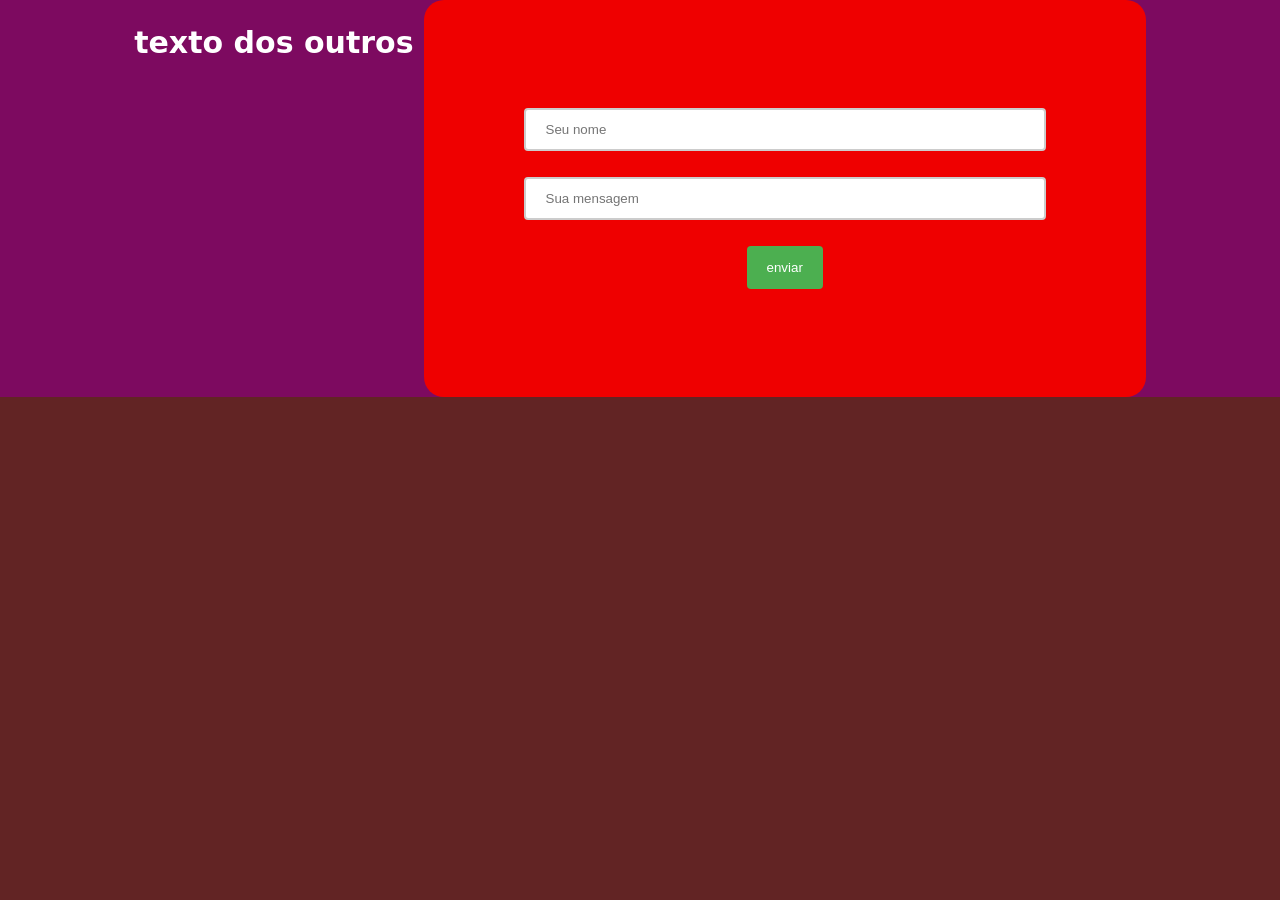
==== blog.html @ 3a17e26b "feat: uno" ====
<!DOCTYPE html>
<html lang="en">
<head>
    <meta charset="UTF-8">
    <meta name="viewport" content="width=device-width, initial-scale=1.0">
    <title>Versalhes</title>
    <link rel="stylesheet" href="style.css">
</head>
<body>
    <div class="blog">
        <div class="mensege">
            <h2>texto dos outros</h2>
        </div>
        <div class="camp_user">
            <input type="text" placeholder="Seu nome">
            <input type="text" placeholder="Sua mensagem">
            <button>enviar</button>
        </div>
    </div>
    <script src="script.js"></script>
</body>
</html>
---- style.css ----
body {
    background-color: #622424;
    color: #ffffff;
    font-family: system-ui, -apple-system, BlinkMacSystemFont, 'Segoe UI', Roboto, Oxygen, Ubuntu, Cantarell, 'Open Sans', 'Helvetica Neue', sans-serif;
    margin: 0;
    padding: 0;
}

header {
    margin-left: 5px;
    font-size: 20px;
}

.linha {
    background-color: #000000;
    font-size: 1px;
    width: 200%;
}

.blog {
    text-align: center;
    font-size: 20px;
}

.camp_user {
    background-color: #ef0000;
    font-size: 20px;
    text-align: center;
    padding: 100px;
    border-radius: 20px;
}

input[type="text"] {
    width: 100%;
    padding: 12px 20px;
    margin: 8px 0;
    box-sizing: border-box;
    border: 2px solid #ccc;
    border-radius: 4px;
}

button {
    background-color: #4CAF50;
    color: white;
    padding: 14px 20px;
    margin: 8px 0;
    border: none;
    border-radius: 4px;
    cursor: pointer;
}
div {
    display: flex;
    flex-wrap: wrap;
    justify-content: center;
    gap: 10px;
    background-color: #7d0a60;
}
.imagem {
    width: 320px;
    height: 250px;
    object-fit: cover;
    border-radius: 10px;
}
a {
    color: #184c80;
    padding: 10px 20px;
    text-decoration: none;
    border-radius: 4px;
}
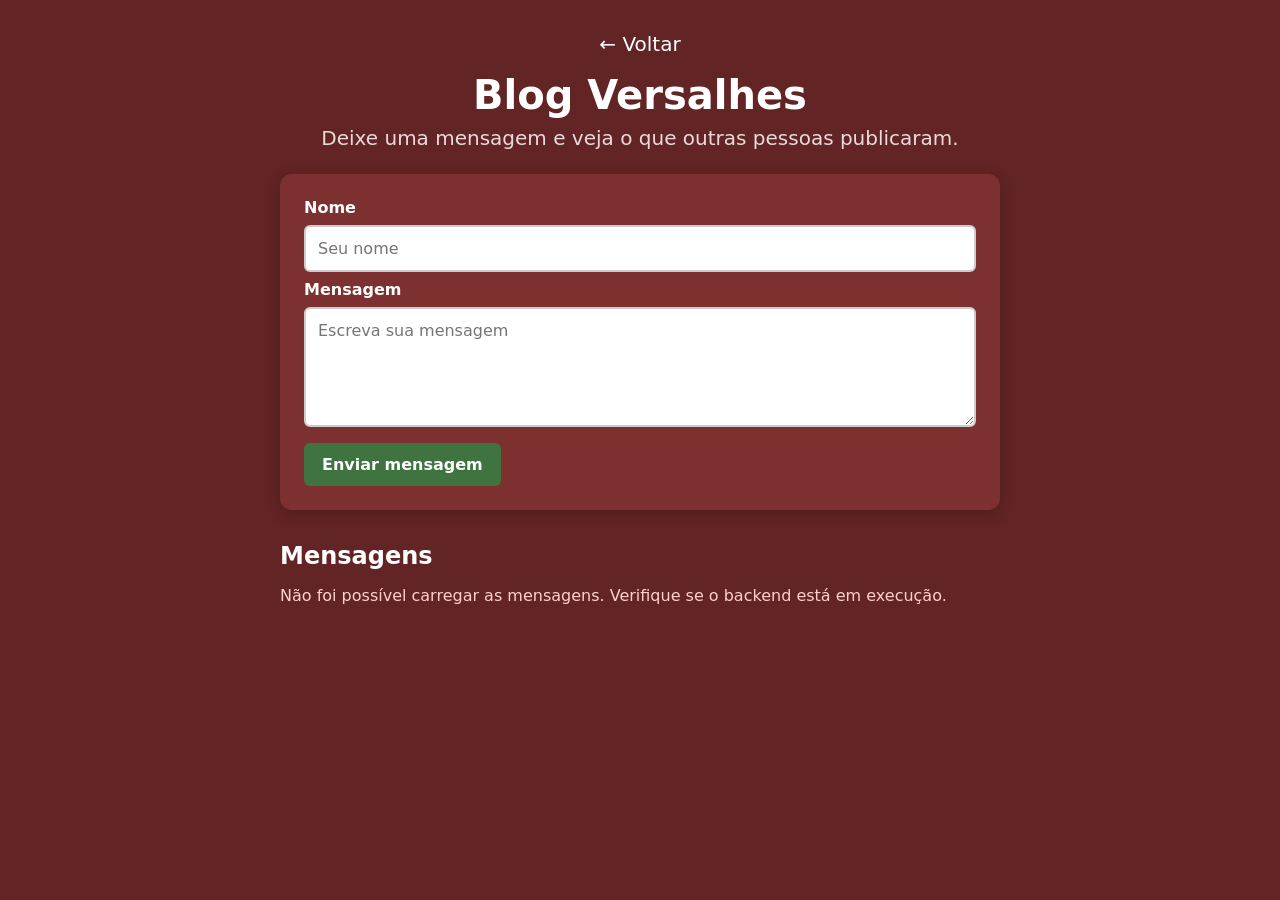
==== commit f18873fe: "feat: blog funfando" ====
--- a/blog.html
+++ b/blog.html
@@ -1,22 +1,34 @@
 <!DOCTYPE html>
-<html lang="en">
+<html lang="pt-BR">
 <head>
     <meta charset="UTF-8">
     <meta name="viewport" content="width=device-width, initial-scale=1.0">
-    <title>Versalhes</title>
+    <title>Blog | Versalhes</title>
     <link rel="stylesheet" href="style.css">
 </head>
 <body>
-    <div class="blog">
-        <div class="mensege">
-            <h2>texto dos outros</h2>
-        </div>
-        <div class="camp_user">
-            <input type="text" placeholder="Seu nome">
-            <input type="text" placeholder="Sua mensagem">
-            <button>enviar</button>
-        </div>
-    </div>
+    <main class="blog">
+        <header class="blog-header">
+            <a href="index.html">← Voltar</a>
+            <h1>Blog Versalhes</h1>
+            <p>Deixe uma mensagem e veja o que outras pessoas publicaram.</p>
+        </header>
+
+        <form class="camp_user" id="mensagem-form">
+            <label for="autor">Nome</label>
+            <input id="autor" name="autor" type="text" minlength="2" maxlength="50" placeholder="Seu nome" required>
+
+            <label for="conteudo">Mensagem</label>
+            <textarea id="conteudo" name="conteudo" minlength="1" maxlength="1000" placeholder="Escreva sua mensagem" required></textarea>
+            <button type="submit">Enviar mensagem</button>
+        </form>
+
+        <section class="mensagens-section">
+            <h2>Mensagens</h2>
+            <p id="blog-status" role="status"></p>
+            <div id="mensagens"></div>
+        </section>
+    </main>
     <script src="script.js"></script>
 </body>
-</html>+</html>
--- a/style.css
+++ b/style.css
@@ -18,35 +18,75 @@
 }
 
 .blog {
+    width: min(720px, calc(100% - 32px));
+    margin: 0 auto;
+    padding: 32px 0 48px;
+}
+
+.blog-header {
+    margin: 0 0 24px;
     text-align: center;
-    font-size: 20px;
+}
+
+.blog-header h1 {
+    margin: 16px 0 8px;
+}
+
+.blog-header p {
+    margin: 0;
+    color: #eadada;
+}
+
+.blog-header a {
+    display: inline-block;
+    color: #ffffff;
+    padding: 0;
 }
 
 .camp_user {
-    background-color: #ef0000;
-    font-size: 20px;
-    text-align: center;
-    padding: 100px;
-    border-radius: 20px;
+    display: grid;
+    gap: 8px;
+    padding: 24px;
+    border-radius: 12px;
+    background-color: #7d3030;
+    box-shadow: 0 4px 16px rgb(0 0 0 / 18%);
 }
 
-input[type="text"] {
-    width: 100%;
-    padding: 12px 20px;
-    margin: 8px 0;
-    box-sizing: border-box;
-    border: 2px solid #ccc;
-    border-radius: 4px;
+.camp_user label {
+    font-weight: 600;
 }
 
-button {
-    background-color: #4CAF50;
+.camp_user input,
+.camp_user textarea {
+    width: 100%;
+    box-sizing: border-box;
+    padding: 12px;
+    border: 2px solid #ccc;
+    border-radius: 6px;
+    font: inherit;
+}
+
+.camp_user input:focus,
+.camp_user textarea:focus {
+    border-color: #f2b8b8;
+    outline: 2px solid transparent;
+}
+
+.camp_user button {
+    justify-self: start;
+    background-color: #3f733f;
     color: white;
-    padding: 14px 20px;
-    margin: 8px 0;
+    padding: 12px 18px;
+    margin-top: 8px;
     border: none;
-    border-radius: 4px;
+    border-radius: 6px;
     cursor: pointer;
+    font: inherit;
+    font-weight: 600;
+}
+
+.camp_user button:hover {
+    background-color: #345f34;
 }
 div {
     display: flex;
@@ -66,4 +106,63 @@
     padding: 10px 20px;
     text-decoration: none;
     border-radius: 4px;
-}+}
+
+textarea {
+    min-height: 120px;
+    resize: vertical;
+}
+
+.mensagens-section {
+    margin-top: 32px;
+}
+
+.mensagens-section h2 {
+    margin-bottom: 8px;
+}
+
+#mensagens {
+    display: grid;
+    gap: 12px;
+    width: 100%;
+    margin-top: 16px;
+    background: transparent;
+}
+
+.mensagem {
+    width: 100%;
+    box-sizing: border-box;
+    padding: 16px;
+    border-radius: 10px;
+    background: #762d2d;
+    text-align: left;
+    box-shadow: 0 2px 8px rgb(0 0 0 / 15%);
+}
+
+.mensagem p {
+    margin: 8px 0 12px;
+    overflow-wrap: anywhere;
+}
+
+.mensagem time {
+    font-size: 0.8rem;
+    opacity: 0.8;
+}
+
+.erro {
+    color: #ffd0d0;
+}
+
+@media (max-width: 520px) {
+    .blog {
+        padding-top: 20px;
+    }
+
+    .camp_user {
+        padding: 18px;
+    }
+
+    .camp_user button {
+        width: 100%;
+    }
+}
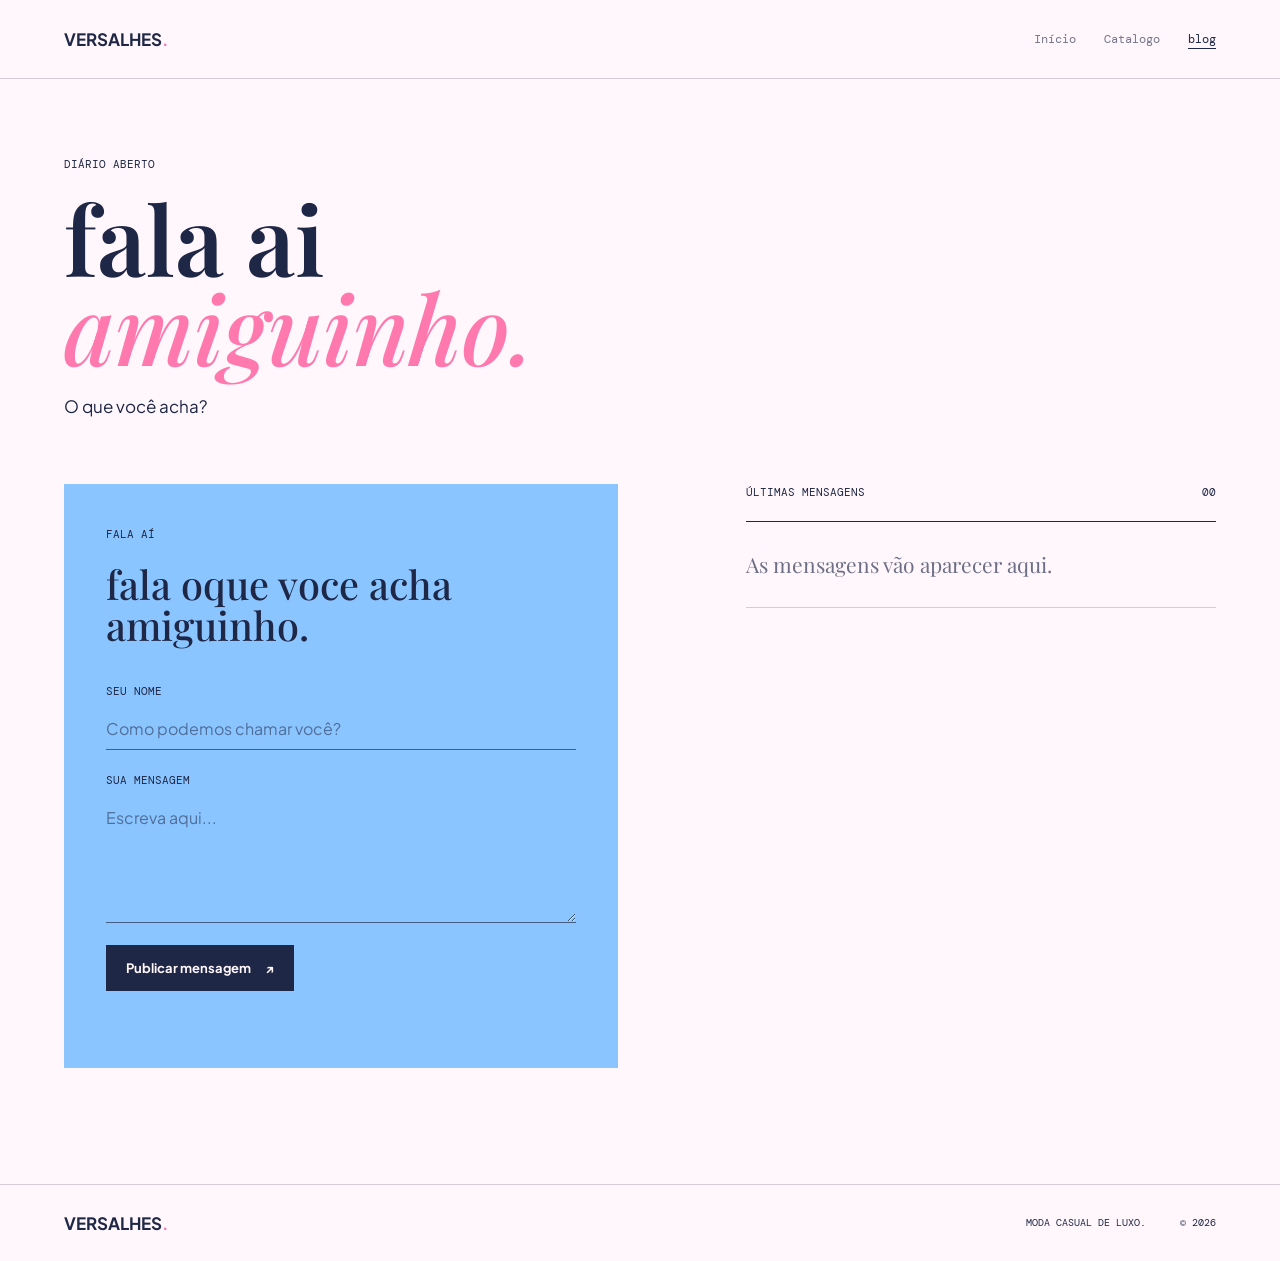
==== commit 14f220c0: "imght comt" ====
--- a/blog.html
+++ b/blog.html
@@ -3,32 +3,60 @@
 <head>
     <meta charset="UTF-8">
     <meta name="viewport" content="width=device-width, initial-scale=1.0">
-    <title>Blog | Versalhes</title>
+    <title>Diário | Versalhes</title>
+    <link rel="preconnect" href="https://fonts.googleapis.com">
+    <link rel="preconnect" href="https://fonts.gstatic.com" crossorigin>
+    <link href="https://fonts.googleapis.com/css2?family=DM+Mono:wght@400;500&family=Playfair+Display:ital,wght@0,500;0,600;0,700;1,500&family=Plus+Jakarta+Sans:wght@400;500;600;700&display=swap" rel="stylesheet">
     <link rel="stylesheet" href="style.css">
 </head>
 <body>
-    <main class="blog">
-        <header class="blog-header">
-            <a href="index.html">← Voltar</a>
-            <h1>Blog Versalhes</h1>
-            <p>Deixe uma mensagem e veja o que outras pessoas publicaram.</p>
-        </header>
+    <header class="site-header">
+        <a class="brand" href="index.html" aria-label="Versalhes, página inicial">VERSALHES<span>.</span></a>
+        <nav aria-label="Navegação principal">
+            <a href="index.html">Início</a>
+            <a href="imagens.html">Catalogo</a>
+            <a class="active" href="blog.html">blog</a>
+        </nav>
+    </header>
 
-        <form class="camp_user" id="mensagem-form">
-            <label for="autor">Nome</label>
-            <input id="autor" name="autor" type="text" minlength="2" maxlength="50" placeholder="Seu nome" required>
+    <main class="journal-page">
+        <section class="page-heading journal-heading">
+            <p class="eyebrow">Diário aberto</p>
+            <h1>fala ai<br><em>amiguinho.</em></h1>
+            <p>O que você acha?</p>
+        </section>
 
-            <label for="conteudo">Mensagem</label>
-            <textarea id="conteudo" name="conteudo" minlength="1" maxlength="1000" placeholder="Escreva sua mensagem" required></textarea>
-            <button type="submit">Enviar mensagem</button>
-        </form>
+        <div class="journal-layout">
+            <section class="message-form-wrap" aria-labelledby="form-title">
+                <p class="section-label">fala aí</p>
+                <h2 id="form-title">fala oque voce acha amiguinho.</h2>
+                <form id="message-form">
+                    <label for="name">Seu nome</label>
+                    <input id="name" name="name" type="text" autocomplete="name" placeholder="Como podemos chamar você?" required>
+                    <label for="message">Sua mensagem</label>
+                    <textarea id="message" name="message" rows="5" placeholder="Escreva aqui..." required></textarea>
+                    <button type="submit">Publicar mensagem <span aria-hidden="true">↗</span></button>
+                    <p class="form-status" id="form-status" aria-live="polite"></p>
+                </form>
+            </section>
 
-        <section class="mensagens-section">
-            <h2>Mensagens</h2>
-            <p id="blog-status" role="status"></p>
-            <div id="mensagens"></div>
-        </section>
+            <section class="message-list-wrap" aria-labelledby="messages-title">
+                <div class="message-list-heading">
+                    <p class="section-label" id="messages-title">Últimas mensagens</p>
+                    <span id="message-count">00</span>
+                </div>
+                <div id="message-list" class="message-list">
+                    <p class="empty-messages" id="empty-messages">As mensagens vão aparecer aqui.</p>
+                </div>
+            </section>
+        </div>
     </main>
+
+    <footer class="site-footer">
+        <a class="brand" href="index.html">VERSALHES<span>.</span></a>
+        <p>moda casual de luxo.</p>
+        <p>© 2026</p>
+    </footer>
     <script src="script.js"></script>
 </body>
 </html>
--- a/style.css
+++ b/style.css
@@ -1,168 +1,99 @@
-body {
-    background-color: #622424;
-    color: #ffffff;
-    font-family: system-ui, -apple-system, BlinkMacSystemFont, 'Segoe UI', Roboto, Oxygen, Ubuntu, Cantarell, 'Open Sans', 'Helvetica Neue', sans-serif;
-    margin: 0;
-    padding: 0;
+:root {
+    --ink: #1f2746;
+    --paper: #fff7fb;
+    --blue: #8bc5ff;
+    --pink: #ff79ae;
+    --line: rgba(31, 39, 70, 0.2);
+    --serif: "Playfair Display", Georgia, serif;
+    --sans: "Plus Jakarta Sans", Arial, sans-serif;
+    --mono: "DM Mono", monospace;
 }
 
-header {
-    margin-left: 5px;
-    font-size: 20px;
+* { box-sizing: border-box; }
+html { scroll-behavior: smooth; }
+body { margin: 0; background: var(--paper); color: var(--ink); font-family: var(--sans); font-size: 16px; line-height: 1.55; }
+img { display: block; max-width: 100%; }
+a { color: inherit; }
+
+.site-header { display: flex; align-items: center; justify-content: space-between; min-height: 79px; padding: 0 5vw; border-bottom: 1px solid var(--line); }
+.brand { color: var(--ink); font-family: var(--sans); font-size: 17px; font-weight: 700; letter-spacing: 0; text-decoration: none; }
+.brand span { color: var(--pink); }
+nav { display: flex; gap: 28px; }
+nav a { color: rgba(31, 39, 70, 0.62); font-family: var(--mono); font-size: 12px; text-decoration: none; }
+nav a:hover, nav a.active { color: var(--ink); text-decoration: underline; text-underline-offset: 5px; }
+
+.hero { display: grid; grid-template-columns: 1.06fr 0.94fr; min-height: calc(100vh - 79px); }
+.hero-copy { align-self: center; padding: 8vw 5vw; }
+.eyebrow, .section-label { margin: 0 0 20px; font-family: var(--mono); font-size: 11px; letter-spacing: 0; text-transform: uppercase; }
+.hero h1, .page-heading h1 { max-width: 700px; margin: 0; font-family: var(--serif); font-size: clamp(54px, 7.5vw, 112px); font-weight: 600; letter-spacing: 0; line-height: 0.93; }
+h1 em, h2 em { color: var(--pink); font-weight: 500; }
+.intro { max-width: 400px; margin: 32px 0; font-size: 17px; }
+.text-link { display: inline-flex; gap: 12px; align-items: center; border-bottom: 1px solid var(--ink); font-size: 13px; font-weight: 700; padding-bottom: 5px; text-decoration: none; }
+.text-link span { font-size: 18px; font-weight: 400; }
+.hero-image { display: flex; flex-direction: column; margin: 0; min-height: 420px; background: var(--blue); }
+.hero-image img { flex: 1; height: calc(100% - 42px); object-fit: cover; }
+figcaption { padding: 11px 13px; font-family: var(--mono); font-size: 10px; text-transform: uppercase; }
+
+.feature-section { padding: 10vw 5vw; border-top: 1px solid var(--line); }
+.feature-grid { display: grid; grid-template-columns: minmax(250px, 0.85fr) minmax(300px, 1fr); gap: clamp(42px, 9vw, 150px); align-items: center; max-width: 1160px; margin: 0 auto; }
+.square-image { margin: 0; aspect-ratio: 1; overflow: hidden; }
+.square-image img { height: 100%; width: 100%; object-fit: cover; }
+.feature-copy h2, .message-form-wrap h2 { max-width: 620px; margin: 0; font-family: var(--serif); font-size: clamp(34px, 4.1vw, 58px); font-weight: 500; letter-spacing: 0; line-height: 1.04; }
+.feature-copy > p:not(.eyebrow) { max-width: 520px; margin: 26px 0 30px; }
+.journal-callout { padding: clamp(72px, 11vw, 150px) 5vw; background: var(--pink); text-align: center; }
+.journal-callout h2 { margin: 0 auto 32px; font-family: var(--serif); font-size: clamp(44px, 6vw, 86px); font-weight: 500; letter-spacing: 0; line-height: 1; }
+.button, button { display: inline-flex; align-items: center; gap: 14px; justify-content: center; border: 1px solid var(--ink); border-radius: 0; background: var(--ink); color: var(--paper); cursor: pointer; font-family: var(--sans); font-size: 13px; font-weight: 700; padding: 14px 19px; text-decoration: none; transition: background 160ms ease, color 160ms ease, transform 160ms ease; }
+.button:hover, button:hover { background: var(--blue); color: var(--ink); transform: translateY(-2px); }
+.site-footer { display: grid; grid-template-columns: 1fr auto auto; gap: 34px; align-items: center; padding: 25px 5vw; border-top: 1px solid var(--line); }
+.site-footer p { margin: 0; font-family: var(--mono); font-size: 10px; text-transform: uppercase; }
+
+.catalog-page, .journal-page { padding: 6vw 5vw 9vw; }
+.page-heading { max-width: 700px; margin-bottom: 70px; }
+.page-heading > p:last-child { margin: 22px 0 0; font-size: 17px; }
+.gallery { display: grid; grid-template-columns: repeat(12, 1fr); gap: clamp(16px, 2.5vw, 34px); max-width: 1280px; margin: 0 auto; }
+.gallery-item { grid-column: span 5; margin: 0; align-self: start; overflow: hidden; }
+.gallery-item:nth-child(3n + 2) { grid-column: 7 / span 6; margin-top: 11vw; }
+.gallery-item:nth-child(3n) { grid-column: 2 / span 5; }
+.gallery-item img { width: 100%; max-height: 660px; object-fit: cover; transition: transform 300ms ease; }
+.gallery-item:hover img { transform: scale(1.025); }
+.gallery-item figcaption { border-bottom: 1px solid var(--line); padding-left: 0; }
+
+.journal-heading { margin-bottom: 64px; }
+.journal-layout { display: grid; grid-template-columns: minmax(300px, 1fr) minmax(300px, 0.85fr); gap: clamp(48px, 10vw, 150px); max-width: 1180px; margin: 0 auto; }
+.message-form-wrap { padding: 42px; background: var(--blue); }
+.message-form-wrap h2 { font-size: clamp(30px, 3.1vw, 45px); }
+form { display: grid; margin-top: 38px; }
+label { margin: 0 0 8px; font-family: var(--mono); font-size: 11px; text-transform: uppercase; }
+input, textarea { width: 100%; margin: 0 0 22px; border: 0; border-bottom: 1px solid rgba(31, 39, 70, 0.65); border-radius: 0; outline: 0; background: transparent; color: var(--ink); font: 16px var(--sans); padding: 10px 0; resize: vertical; }
+input:focus, textarea:focus { border-color: var(--pink); }
+input::placeholder, textarea::placeholder { color: rgba(31, 39, 70, 0.55); }
+form button { justify-self: start; }
+.form-status { min-height: 22px; margin: 13px 0 0; font-size: 13px; }
+.message-list-heading { display: flex; justify-content: space-between; border-bottom: 1px solid var(--ink); }
+.message-list-heading span { font-family: var(--mono); font-size: 11px; }
+.empty-messages { margin: 0; padding: 29px 0; border-bottom: 1px solid var(--line); color: rgba(31, 39, 70, 0.65); font-family: var(--serif); font-size: 21px; line-height: 1.3; }
+.message-card { margin: 0; padding: 29px 0; border-bottom: 1px solid var(--line); }
+.message-card p { margin: 0; font-family: var(--serif); font-size: 24px; line-height: 1.25; }
+.message-card footer { display: flex; justify-content: space-between; margin-top: 22px; font-family: var(--mono); font-size: 10px; text-transform: uppercase; }
+
+@media (max-width: 720px) {
+    .site-header { min-height: 68px; padding: 0 20px; }
+    .brand { font-size: 15px; }
+    nav { gap: 15px; }
+    nav a { font-size: 10px; }
+    .hero { grid-template-columns: 1fr; }
+    .hero-copy { padding: 78px 20px 56px; }
+    .intro { font-size: 15px; }
+    .hero-image { min-height: 335px; }
+    .feature-section, .catalog-page, .journal-page { padding: 70px 20px; }
+    .feature-grid, .journal-layout { grid-template-columns: 1fr; gap: 42px; }
+    .feature-copy h2 { font-size: 38px; }
+    .journal-callout { padding: 75px 20px; }
+    .site-footer { grid-template-columns: 1fr; gap: 7px; padding: 24px 20px; }
+    .page-heading { margin-bottom: 45px; }
+    .gallery { display: grid; grid-template-columns: 1fr 1fr; gap: 24px 14px; }
+    .gallery-item, .gallery-item:nth-child(3n + 2), .gallery-item:nth-child(3n) { grid-column: auto; margin-top: 0; }
+    .gallery-item:nth-child(3n + 2) { margin-top: 44px; }
+    .gallery-item figcaption { font-size: 8px; }
+    .message-form-wrap { padding: 28px 22px; }
 }
-
-.linha {
-    background-color: #000000;
-    font-size: 1px;
-    width: 200%;
-}
-
-.blog {
-    width: min(720px, calc(100% - 32px));
-    margin: 0 auto;
-    padding: 32px 0 48px;
-}
-
-.blog-header {
-    margin: 0 0 24px;
-    text-align: center;
-}
-
-.blog-header h1 {
-    margin: 16px 0 8px;
-}
-
-.blog-header p {
-    margin: 0;
-    color: #eadada;
-}
-
-.blog-header a {
-    display: inline-block;
-    color: #ffffff;
-    padding: 0;
-}
-
-.camp_user {
-    display: grid;
-    gap: 8px;
-    padding: 24px;
-    border-radius: 12px;
-    background-color: #7d3030;
-    box-shadow: 0 4px 16px rgb(0 0 0 / 18%);
-}
-
-.camp_user label {
-    font-weight: 600;
-}
-
-.camp_user input,
-.camp_user textarea {
-    width: 100%;
-    box-sizing: border-box;
-    padding: 12px;
-    border: 2px solid #ccc;
-    border-radius: 6px;
-    font: inherit;
-}
-
-.camp_user input:focus,
-.camp_user textarea:focus {
-    border-color: #f2b8b8;
-    outline: 2px solid transparent;
-}
-
-.camp_user button {
-    justify-self: start;
-    background-color: #3f733f;
-    color: white;
-    padding: 12px 18px;
-    margin-top: 8px;
-    border: none;
-    border-radius: 6px;
-    cursor: pointer;
-    font: inherit;
-    font-weight: 600;
-}
-
-.camp_user button:hover {
-    background-color: #345f34;
-}
-div {
-    display: flex;
-    flex-wrap: wrap;
-    justify-content: center;
-    gap: 10px;
-    background-color: #7d0a60;
-}
-.imagem {
-    width: 320px;
-    height: 250px;
-    object-fit: cover;
-    border-radius: 10px;
-}
-a {
-    color: #184c80;
-    padding: 10px 20px;
-    text-decoration: none;
-    border-radius: 4px;
-}
-
-textarea {
-    min-height: 120px;
-    resize: vertical;
-}
-
-.mensagens-section {
-    margin-top: 32px;
-}
-
-.mensagens-section h2 {
-    margin-bottom: 8px;
-}
-
-#mensagens {
-    display: grid;
-    gap: 12px;
-    width: 100%;
-    margin-top: 16px;
-    background: transparent;
-}
-
-.mensagem {
-    width: 100%;
-    box-sizing: border-box;
-    padding: 16px;
-    border-radius: 10px;
-    background: #762d2d;
-    text-align: left;
-    box-shadow: 0 2px 8px rgb(0 0 0 / 15%);
-}
-
-.mensagem p {
-    margin: 8px 0 12px;
-    overflow-wrap: anywhere;
-}
-
-.mensagem time {
-    font-size: 0.8rem;
-    opacity: 0.8;
-}
-
-.erro {
-    color: #ffd0d0;
-}
-
-@media (max-width: 520px) {
-    .blog {
-        padding-top: 20px;
-    }
-
-    .camp_user {
-        padding: 18px;
-    }
-
-    .camp_user button {
-        width: 100%;
-    }
-}
